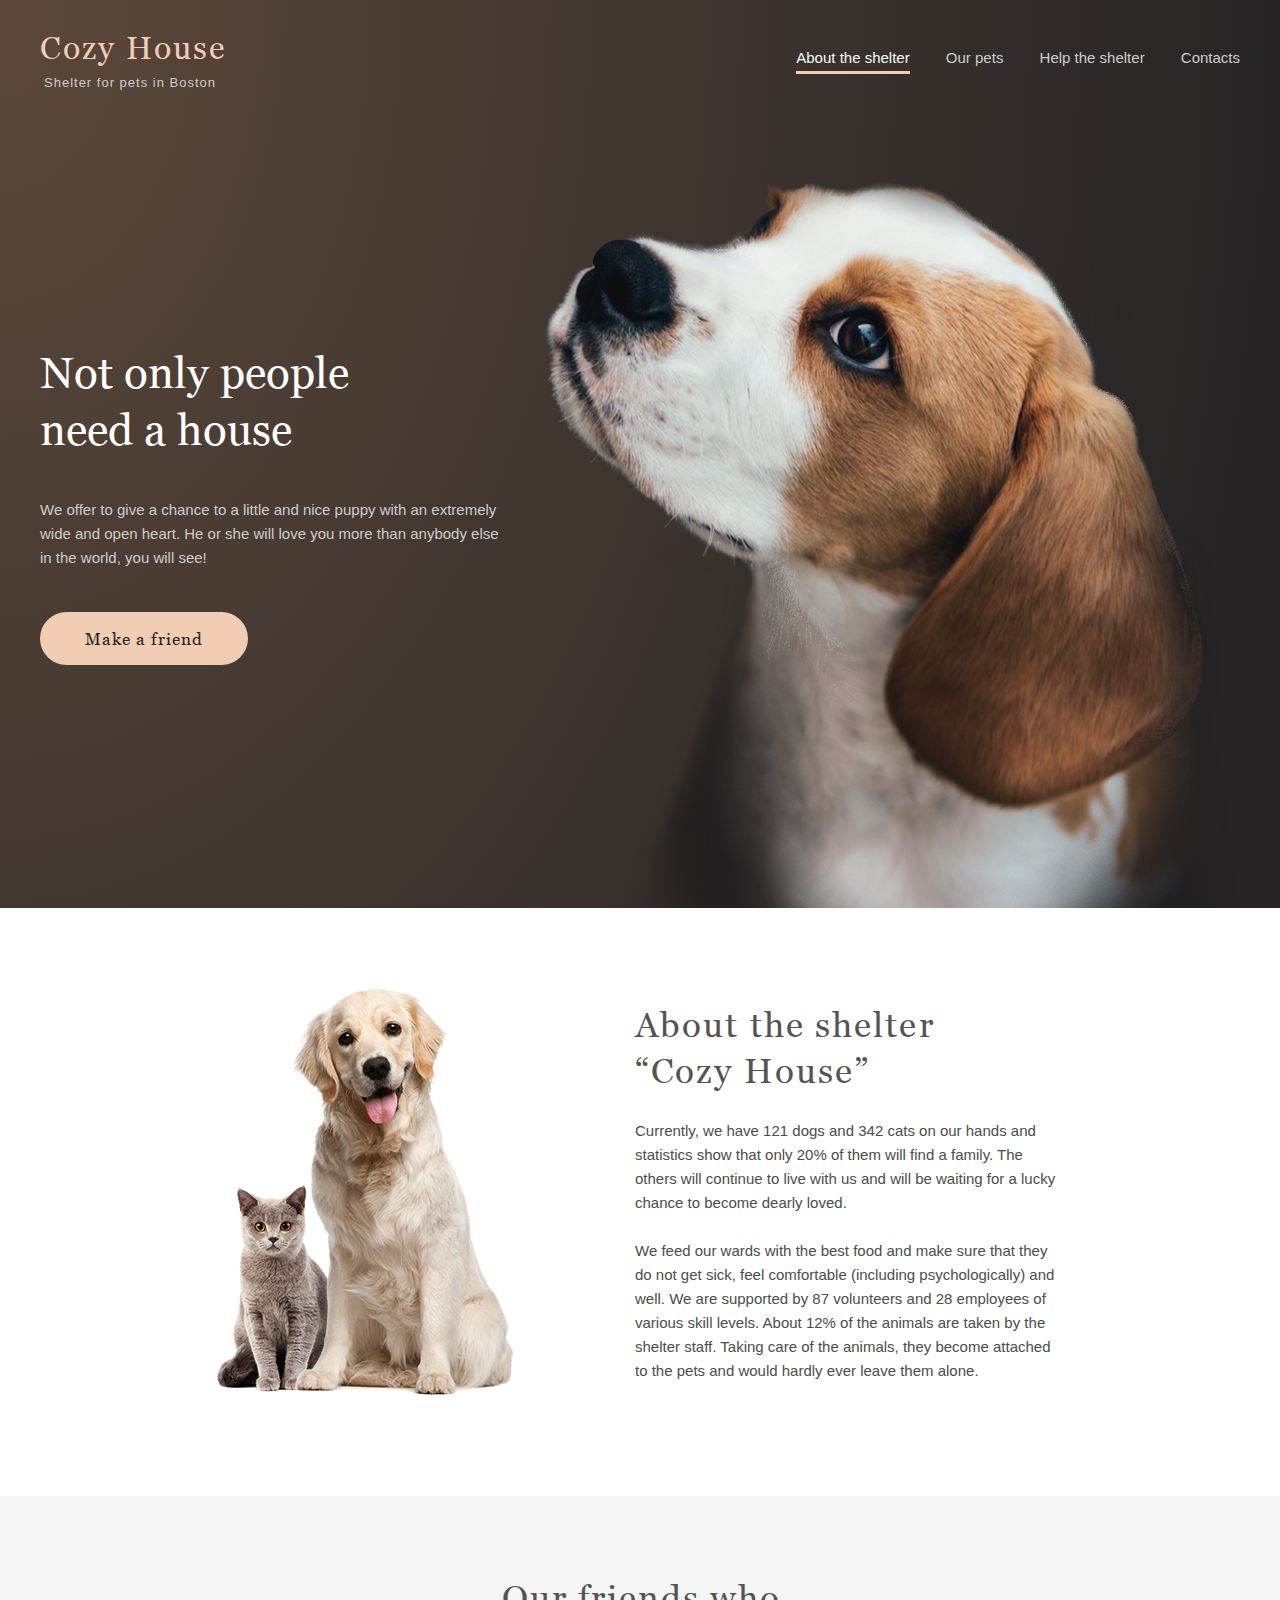
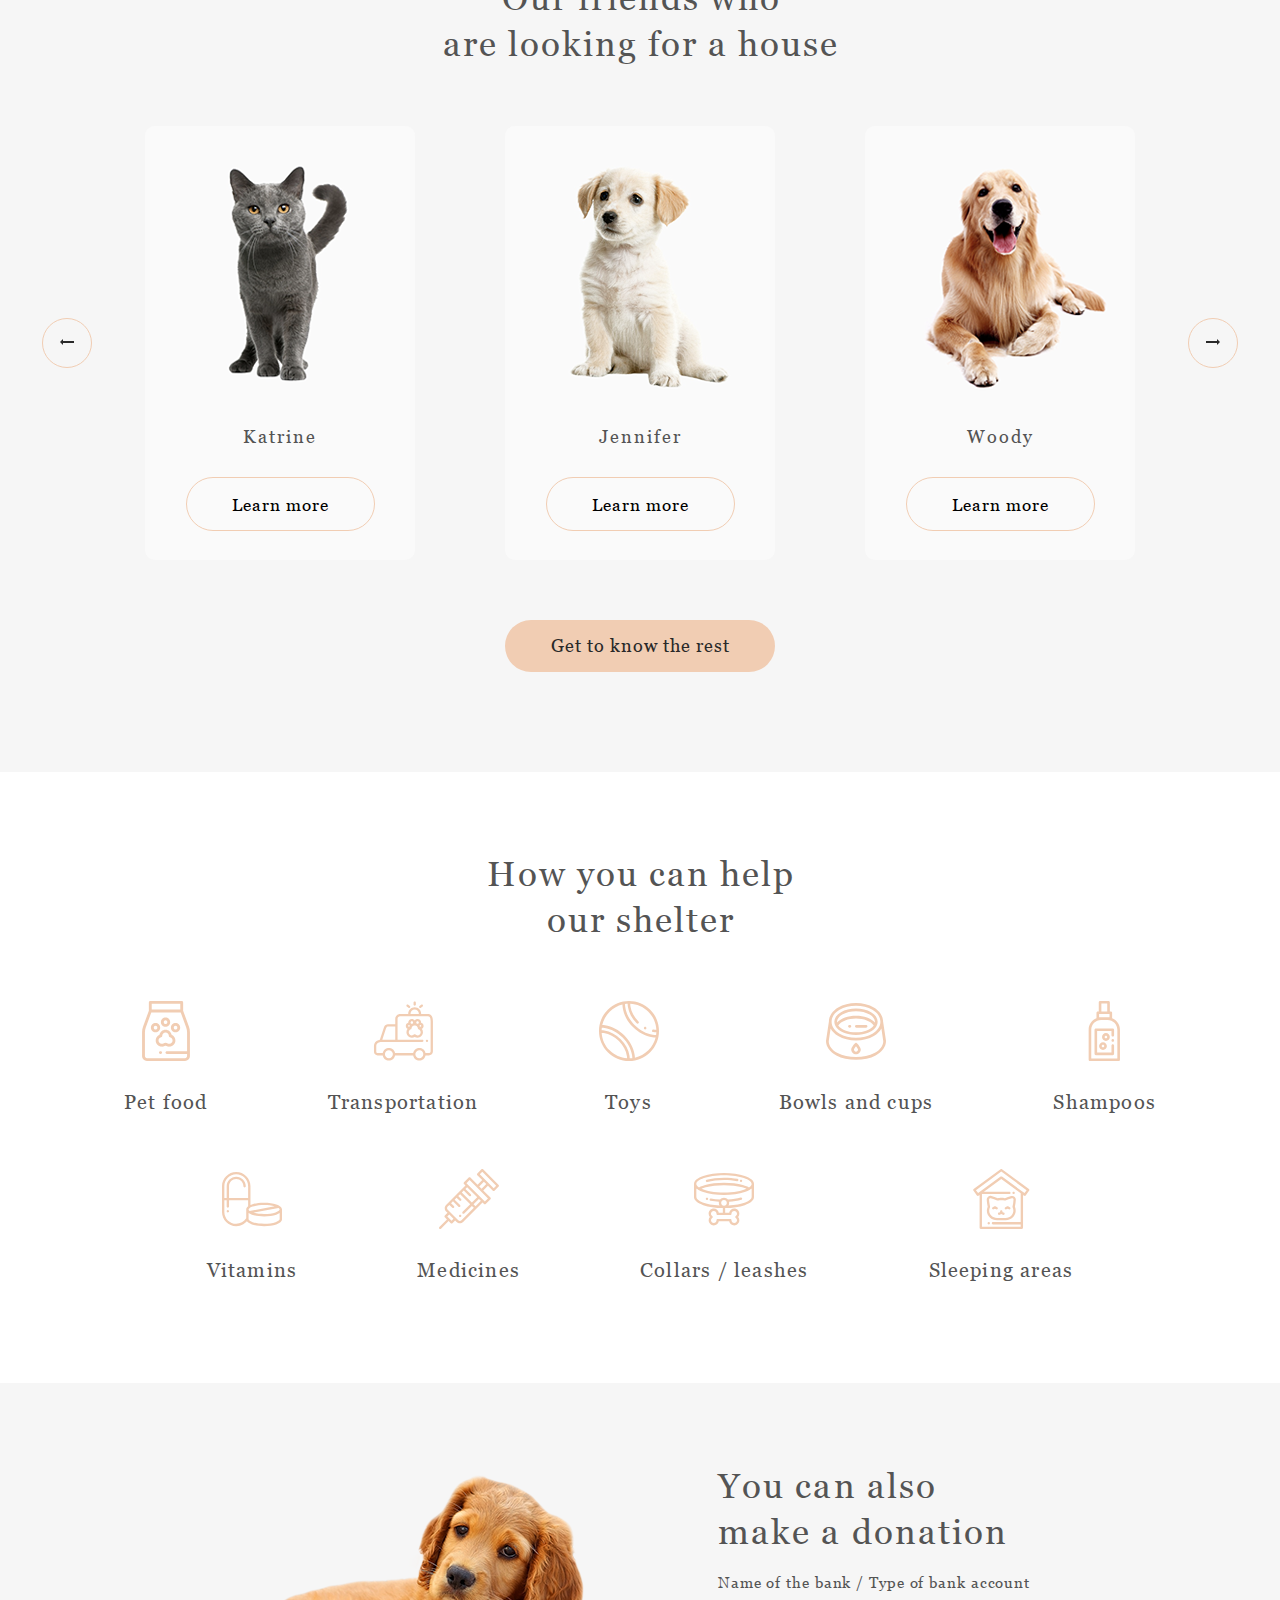
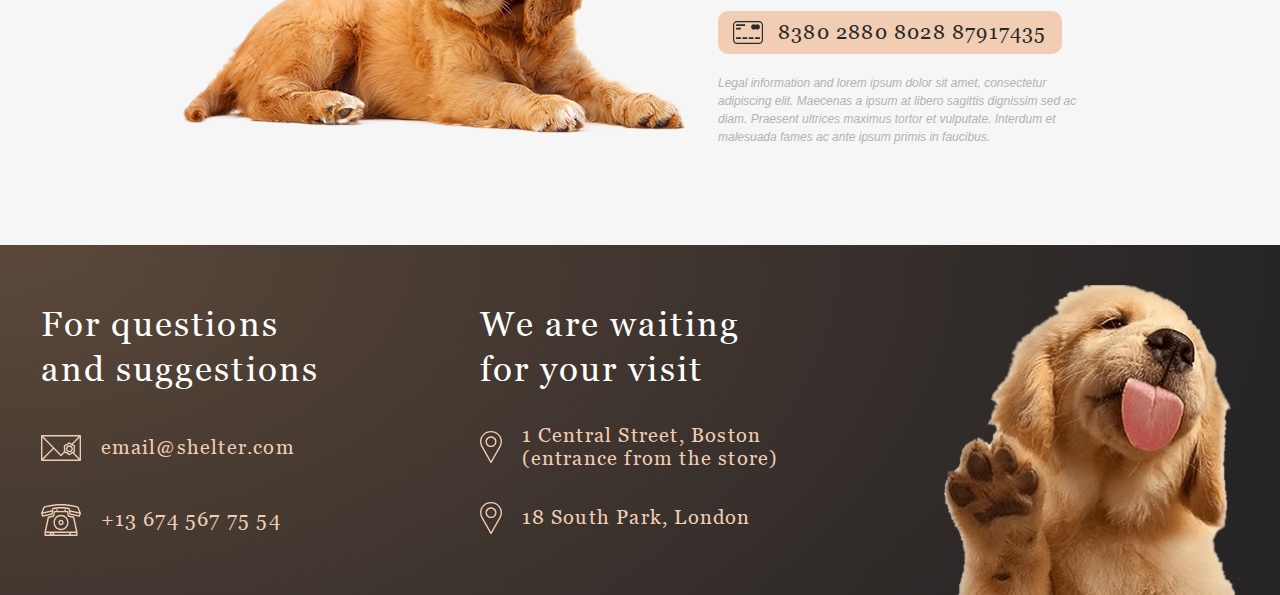
==== shelter/index.html @ 306780ea "changes in index.html" ====
<!DOCTYPE html>
<html lang="en">
<head>
    <meta charset="UTF-8">
    <meta http-equiv="X-UA-Compatible" content="IE=edge">
    <meta name="viewport" content="width=device-width, initial-scale=1.0">
    <link rel="icon" href="paw.ico">
    <link rel="stylesheet" href="styles.css">
    <title>Shelter</title>
</head>

<body>
<!-- Header -->
<div class="background-gradient">
    <div class="wrap">
    <header class="header">
        <a href="#" class="logo">
            <span class="logo-title">Cozy House</span>
            <span class="logo-subtitle">Shelter for pets in Boston</span>
        </a>
        <nav class="nav">
        <ul class="nav-list">
            <li class="nav-item-about">About the shelter</li>
            <li><a href="index-pets.html">Our pets</a></li>
            <li><a href="#help">Help the shelter</a></li>
            <li><a href="#contacts">Contacts</a></li>
        </ul>
        </nav>
        <div class="header-burger">
            <span class="burger-menu"></span>
        </div>
    </header>

        <!-- Not only -->
            <section class="startScreenContent">
                <div class="content">
                    <h1 class="h1">Not only people need a house</h1>
                    <p class="paragraph">We offer to give a chance to a little and nice puppy with an extremely wide and open heart.
                        He or she will love you more than anybody else in the world, you will see!</p>
                        <a class="button-primary" href="#friends">Make a friend</a>
                </div>
                <div class="startScreen-img">
                <picture>
                    <source srcset="start-screen-puppy320.png" media="(max-width: 320px)">
                    <source srcset="start-screen-puppy768.png" media="(max-width: 768px)">
                    <source srcset="start-screen-puppy.png" media="(max-width: 1280px)">
                <img src="start-screen-puppy.png" alt="Puppy">
                </picture>
                </div>
            </section>
    </div>
</div>

<!-- Main -->
    <main>
        <!-- About -->
        <div class="wrap">
        <section class="About" id="about">
                <div class="about-img">
                    <picture>
                        <source srcset="about-pets-mobile.png" media="(max-width: 320px)">
                        <source srcset="about-pets.png" media="(max-width: 768px)">
                        <source srcset="about-pets.png" media="(max-width: 1280px)">
                        <img src="about-pets.png" alt="About pets">
                    </picture>
                </div>
                <div class="about-text">
                    <h2 class="about-title">About the shelter<br>
                        “Cozy House”</h2>
                    <p class="about-paragraph">
                        Currently, we have 121 dogs and 342 cats on our hands and statistics show that
                        only 20% of them will find a family. The others will continue to live with us and will be waiting
                        for a lucky chance to become dearly loved.
                        <br>
                        <br>
                        We feed our wards with the best food and make sure that they do not get sick,
                        feel comfortable (including psychologically) and well. We are supported by 87 volunteers and 28
                        employees of various skill levels. About 12% of the animals are taken by the shelter staff. Taking
                        care of the animals, they become attached to the pets and would hardly ever leave them alone.
                    </p>
                </div>
        </section>
        </div>

        <!-- Our Friends -->
        <div class="background-friends">
        <div class="wrap">
        <section class="pets" id="friends">
                <h2 class="heading-pets">Our friends who<br>
                    are looking for a house</h2>
                <div class="slider">
                    <button class="button-arrow">
                    <span class="ico arrow-1">
                    </span>
                    </button>
                    <div class="cards-pets">
                    <div class="card">
                        <div class="card-img">
                        <img src="pets-katrine.png" alt="Katrine">
                        </div>
                        <p class="pets-name">Katrine</p>
                        <button class="button-pets-card">
                            Learn more
                        </button>
                    </div>
                    <div id="Jennifer" class="card">
                        <div class="card-img">
                        <img src="pets-jennifer.png" alt="Jennifer">
                        </div>
                        <p class="pets-name">Jennifer</p>
                        <button class="button-pets-card">
                            Learn more
                        </button>
                        <div class="pop-up hidden">
                            <div class="pop-up-wrap">
                                <button class="pop-up-button">&#10006;</button>
                                <div class="pop-up-content">
                                    <img class="Jennifer-modal" src="pets-jennifer-modal.png" alt="Pet Jennifer">
                                    <div class="pop-up-text">
                                        <h1 class="pop-up-h1">Jennifer</h1>
                                        <h3>Dog - Labrador</h3>
                                        <p>Jennifer is a sweet 2 months old Labrador that is patiently waiting to find
                                            a new forever home. This girl really enjoys being able to go outside to run
                                            and play, but won't hesitate to play up a storm in the house if she has all
                                        of her favorite toys.</p>
                                        <ul class="pop-up-list">
                                            <li><b>Age: </b>2 months</li>
                                            <li><b>Inoculations: </b>none</li>
                                            <li><b>Parasites: </b>none</li>
                                        </ul>
                                    </div>
                                </div>
                            </div>
                        </div>
                    </div>
                    <div class="card">
                        <div class="card-img">
                        <img src="pets-woody.png" alt="Woody">
                        </div>
                        <p class="pets-name">Woody</p>
                        <button class="button-pets-card">
                            Learn more
                        </button>
                    </div>
                    </div>
                    <button class="button-arrow">
                    <span class="ico arrow-2">
                    </span>
                    </button>
                </div>
            <div class="button-slider-mobile">
                <button class="button-arrow"><span class="ico arrow-1"></span></button>
                <button class="button-arrow"><span class="ico arrow-2"></span></button>
            </div>

            <div class="button-pets">
                    <p class="nav-item-pets"><a class="nav-link-pets" href="index-pets.html">Get to know the rest</a></p>
                </div>
        </section>
        </div>
        </div>

        <!-- Help -->
        <div class="wrap">
            <div class="Help">
                <h2 class="heading-help" id="help">How you can help
                    <br>
                    our shelter</h2>
                <div class="help-grid">
                    <div class="help-item">
                        <img class="help-img" src="icon-pet-food.svg" alt="pet-food">
                        <p class="help-text">Pet food</p>
                    </div>
                    <div class="help-item">
                        <img class="help-img" src="icon-transportation.svg" alt="transportation">
                        <p class="help-text">Transportation</p>
                    </div>
                    <div class="help-item">
                        <img class="help-img" src="icon-toys.svg" alt="toys">
                        <p class="help-text">Toys</p>
                    </div>
                    <div class="help-item">
                        <img class="help-img" src="icon-bowls-and-cups.svg" alt="bowls and cups">
                        <p class="help-text">Bowls and cups</p>
                    </div>
                    <div class="help-item">
                        <img class="help-img" src="icon-shampoos.svg" alt="shampoos">
                        <p class="help-text">Shampoos</p>
                    </div>
                    <div class="help-item">
                        <img class="help-img" src="icon-vitamins.svg" alt="vitamins">
                        <p class="help-text">Vitamins</p>
                    </div>
                    <div class="help-item">
                        <img class="help-img" src="icon-medicines.svg" alt="medicines">
                        <p class="help-text">Medicines</p>
                    </div>
                    <div class="help-item">
                        <img class="help-img" src="icon-collars-leashes.svg" alt="collars">
                        <p class="help-text">Collars / leashes</p>
                    </div>
                    <div class="help-item">
                        <img class="help-img" src="icon-sleeping-area.svg" alt="sleeping areas">
                        <p class="help-text">Sleeping areas</p>
                    </div>
                </div>
            </div>
        </div>

        <!-- Donation  -->
        <div class="background-friends">
            <div class="wrap">
                <div class="Donation">
                    <div class="donation-image">
                        <picture>
                            <source srcset="donation-dog320.png" media="(max-width: 320px)">
                            <source srcset="donation-dog.png" media="(max-width: 1280px)">
                            <img src="donation-dog.png" alt="donation-dog">
                        </picture>
                    </div>
                    <div class="donation-text">
                    <h2 class="heading-donation">You can also<br>
                        make a donation</h2>
                    <p class="donation-bank-name">Name of the bank / Type of bank account</p>
                    <p class="credit-card">
                        <img class="credit-card-img" src="credit-card.svg" alt="Credit card"/>
                        <a href="#">
                            <span>8380 2880 8028 87917435</span>
                        </a>
                    </p>
                    <p class="legal-info"><i>Legal information and lorem ipsum dolor sit amet, consectetur adipiscing elit.
                        Maecenas a ipsum at libero sagittis dignissim sed ac diam. Praesent ultrices maximus tortor et
                        vulputate. Interdum et malesuada fames ac ante ipsum primis in faucibus.</i></p>
                    </div>
                </div>
            </div>
        </div>
    </main>

<!-- Footer -->
<div class="background-gradient">
    <div class="wrap">
        <footer class="footer" id="contacts">
            <div class="footer-content">
                <section class="contacts">
                <h2 class="title-footer">For questions and suggestions</h2>
                    <a href="mailto:email@shelter.com"><span class="icon-mail"></span>email@shelter.com</a>
                    <a href="tel:+136745677554"><span class="icon-phone"></span>+13 674 567 75 54</a>
                </section>
                <section class="locations">
                <h2 class="title-footer">We are waiting for your visit</h2>
                    <address><a href="https://maps.app.goo.gl/bzZEwpG1bhqZinYe6" target="_blank"><span
                            class="icon-address"></span><span>1 Central Street, Boston<br>(entrance from the
                  store)</span></a>
                    </address>
                    <address><a href="https://maps.app.goo.gl/7bGjCJEhW5xRyTB76" target="_blank"><span
                            class="icon-address"></span><span>18 South Park, London</span></a>
                    </address>
                </section>
            </div>
            <div class="footer-puppy">
                <picture>
                    <source srcset="footer-puppy320.png" media="(max-width: 320px)">
                    <img src="footer-puppy.png" alt="Puppy">
                </picture>
            </div>
        </footer>
    </div>
</div>
<script src="index.js"></script>
</body>
</html>
---- shelter/styles.css ----
html {
    box-sizing: border-box;
    scroll-behavior: smooth;
}
*,
*::after,
*::before {
    box-sizing: border-box;
    padding: 0;
    margin: 0;
}
picture {
    display: block;
    width: 100%;
    max-width: 100%;
}
body {
    font-family: Georgia, Regular, sans-serif;
    font-size: 15px;
    color: #545454;
}
.main {
    width: 100%;
}
a {
    text-decoration: none;
    color: #292929;
    display: block;
}
img {
    width: 100%;
    display: block;
}
@font-face {
    font-family: Georgia;
    src: url(georgia.ttf);
}
.background-gradient {
    background-image: radial-gradient(100% 215.42% at 0% 0%, #5b483a 0%, #262425 100%);
}
.header {
    display: flex;
    justify-content: space-between;
    padding-bottom: 30px;
    align-items: center;
}
.header-burger {
    display: none;
}
.logo {
    display: flex;
    flex-direction: column;
    justify-content: space-between;
    height: 60px;
}
.logo-title {
    display: block;
    margin-bottom: 8px;
    color: #f1cdb3;
    line-height: 110%;
    letter-spacing: 2px;
    font-size: 32px;
}
.logo-subtitle {
    color: #cdcdcd;
    font-family: Arial, Regular, sans-serif;
    line-height: 15px;
    letter-spacing: 1px;
    padding-left: 4px;
    font-size: 13px;
}
.nav {
    box-sizing: border-box;
    padding: 0;
    margin: 0;
}
.nav-list {
    line-height: 160%;
    font-family: Arial, Regular, sans-serif;
}
.nav-list li {
    display: inline-block;
    margin-right: 32px;
    padding-bottom: 1px;
    list-style-type: none;
}
.nav-list li:last-child {
    margin-right: 0;
}
.nav-list li .active {
    border-bottom: 3px solid #f1cdb3;
    cursor: text;
    color: #fafafa;
}
.nav-list li a {
    padding: 0;
    margin: 0;
    color: #cdcdcd;
    border-bottom: 3px solid transparent;
    transition: color 0.3s;
}
.nav-list li a:hover {
    color: #fafafa;
}
.nav-list li a:active {
    border-bottom: 3px solid #f1cdb3;
}
.nav-item-about {
    color: #fafafa;
    max-width: 443px;
    font-family: Arial, Regular, sans-serif;
    font-size: 15px;
    border-bottom: 3px solid rgb(241 205 179);
}
.wrap {
    padding: 30px 40px 0;
    max-width: 1280px;
    margin: auto;
}
.startScreenContent {
    display: flex;
    flex-wrap: wrap;
    justify-content: center;
    gap: 32px;
    padding-top: 60px;
}
.content {
    display: flex;
    flex-direction: column;
    align-items: flex-start;
    flex-shrink: 1;
    padding: 164px 0;
    max-width: 470px;
    text-align: left;
    color: #fff;
}
.paragraph {
    font-family: Arial, sans-serif;
    font-size: 15px;
    color: rgba(205, 205, 205, 1);
    line-height: 160%;
    padding-bottom: 42px;
}
.h1 {
    font-family: Georgia, Regular, sans-serif;
    font-size: 44px;
    width: 380px;
    line-height: 130%;
    padding-bottom: 40px;
    font-weight: 400;
}
.button-primary {
    display: block;
    font-family: Georgia, Regular, sans-serif;
    background-color: rgba(241, 205, 179, 1);
    color: rgba(41, 41, 41, 1);
    font-size: 17px;
    padding: 16px 45px 14px;
    line-height: 130%;
    letter-spacing: 1px;
    border: none;
    border-radius: 50px;
    cursor: pointer;
    transition: background 0.3s ease;
}
.button-primary:hover {
    background: rgba(253, 220, 196, 1);
}
.nav-item-about-friend {
    font-family: Georgia, Regular, sans-serif;
    font-weight: 100;
    font-size: 17px;
    line-height: 20px;
    letter-spacing: 1px;
    text-align: center;
}
.nav-item-about-friend a {
    color: rgba(0, 0, 0, 1);
    text-decoration: none;
}
.startScreen-img {
    max-width: 698px;
}
.About {
    display: flex;
    justify-content: center;
    flex-wrap: wrap;
    gap: 20px;
    padding: 50px 0 100px;
}
.about-img {
    max-width: 350px;
    padding-right: 30px;
}
.about-text {
    max-width: 500px;
    padding-left: 70px;
    padding-top: 14px;
}
.about-title {
    color: rgba(84, 84, 84, 1);
    font-size: 35px;
    font-weight: 200;
    font-family: Georgia, Regular, sans-serif;
    letter-spacing: 0.06em;
    line-height: 130%;
    padding-bottom: 24px;
}
.about-paragraph {
    color: rgba(76, 76, 76, 1);
    max-width: 430px;
    height: 279px;
    font-family: Arial, Regular, sans-serif;
    font-size: 15px;
    line-height: 24px;
    padding: 2px 0;
    margin: 0;
}
.about-paragraph p {
    line-height: 160%;
    padding-bottom: 8px;
}
.background-friends {
    background-color: #f6f6f6;
}
.pets {
    display: flex;
    flex-direction: column;
    align-items: center;
    flex-wrap: wrap;
    padding-top: 49px;
    padding-bottom: 100px;
}
.heading-pets {
    color: rgba(84, 84, 84, 1);
    font-size: 35px;
    font-weight: 400;
    letter-spacing: 2px;
    line-height: 130%;
    text-align: center;
    padding-left: 2px;
}
.button-pets {
    background-color: rgba(241, 205, 179, 1);
    color: rgba(41, 41, 41, 1);
    border: none;
    width: 270px;
    height: 52px;
    border-radius: 50px;
    cursor: pointer;
    transition: background 0.3s;
}
.button-pets:hover {
    background: rgba(253, 220, 196, 1);
}
.button-arrow {
    flex-shrink: 0;
    cursor: pointer;
    border: 1px solid #f1cdb3;
    background-color: transparent;
    border-radius: 50px;
    width: 50px;
    height: 50px;
    transition: 0.3s background-color ease;
}
.button-arrow:hover {
    background-color: #fddcc4;
}
.ico {
    display: inline-block;
    cursor: pointer;
    color: #292929;
}
.arrow-1 {
    background-image: url(Arrow_right.png);
    background-position: center;
    background-repeat: no-repeat;
    width: 30px;
    height: 30px;
}
.arrow-2 {
    background-image: url(Arrow_left.png);
    background-position: center;
    background-repeat: no-repeat;
    width: 30px;
    height: 30px;
}
.slider {
    display: flex;
    align-items: center;
    justify-content: center;
    gap: 53px;
}
.cards-pets {
    display: flex;
    overflow: hidden;
    gap: 90px;
    padding: 60px 0;
}
.card {
    background-color: #fafafa;
    overflow: hidden;
    width: 270px;
    flex-shrink: 0;
    cursor: pointer;
    border-radius: 10px;
    display: flex;
    flex-direction: column;
    align-items: center;
    gap: 30px;
    padding-bottom: 29px;
    transition: 0.3s all ease;
}
.card-img {
    width: 270px;
    height: 270px;
    overflow: hidden;
}
.pets-name {
    font-size: 18px;
    font-family: Georgia, Regular, sans-serif;
    color: rgba(84, 84, 84, 1);
    letter-spacing: 2px;
}
.button-pets-card {
    display: block;
    font-family: Georgia, Regular, sans-serif;
    font-size: 17px;
    background-color: transparent;
    border-radius: 50px;
    border: 1px solid #f1cdb3;
    padding: 16px 45px 14px;
    line-height: 130%;
    letter-spacing: 1px;
    cursor: pointer;
    transition: 0.3s ease;
}
.hidden {
    visibility: hidden;
}
.pop-up {
    width: 100%;
    height: 100%;
    background-color: rgba(41, 41, 41, 0.6);
    position: fixed;
    overflow: auto;
    top: 0;
    left: 0;
}
.pop-up-wrap {
    position: relative;
    background-color: transparent;
    padding-left: 317px;
    padding-top: 75px;
}
.pop-up-button {
    position: absolute;
    border-radius: 90%;
    border: 2px solid rgba(241, 205, 179, 1);
    width: 52px;
    height: 52px;
    background-color: transparent;
    font-size: 18px;
    cursor: pointer;
    align-self: flex-end;
    transition: 0.3s ease;
}
.pop-up-content {
    display: flex;
    flex-direction: row;
    justify-content: space-between;
    gap: 29px;
    background-color: white;
    color: black;
    border-radius: 10px;
    width: 900px;
    height: 500px;
    padding-left: 0;
    padding-bottom: 0;
    cursor: default;
}
.pop-up-button:hover {
    background-color: rgba(253, 220, 196, 1);
    border: none;
}
.Jennifer-modal {
    width: 500px;
    height: 500px;
}
.pop-up-text {
    display: flex;
    flex-direction: column;
    justify-content: space-between;
    width: 351px;
    height: 362px;
    padding-top: 50px;
}
.pop-up-h1 {
    font-size: 15px;

}
.slider .card:hover {
    background-color: #ffffff;
}
.slider .card:hover .button-pets-card {
    background-color: #fddcc4;
    border: 1px solid #fddcc4;
}
.card:hover {
    background: rgba(253, 220, 196, 1);
}
.nav-item-pets {
    text-align: center;
    margin: 15px 45px;
}
.nav-item-pets a {
    font-size: 18px;
    letter-spacing: 1px;
    font-family: Georgia, Regular, sans-serif;
    color: rgba(41, 41, 41, 1);
    text-decoration: none;
}
.nav-link-pets {
    text-decoration: none;
}
.button-slider-mobile {
    display: none;
    width: auto;
    height: auto;
}
.Help {
    display: flex;
    flex-direction: column;
    align-items: center;
    padding: 49px 0 101px;
}
.heading-help {
    font-size: 35px;
    font-weight: 200;
    line-height: 130%;
    letter-spacing: 2px;
    text-align: center;
    padding-bottom: 59px;
    padding-left: 2px;
}
.help-grid {
    display: flex;
    justify-content: center;
    flex-wrap: wrap;
    row-gap: 55px;
    column-gap: 120px;
}
.help-item {
    display: flex;
    flex-direction: column;
    align-items: center;
    gap: 30px;
}
.help-text {
    font-size: 20px;
    line-height: 115%;
    letter-spacing: 0.06em;
}
.help-img {
    width: 60px;
    height: 60px;
}
.Donation {
    display: flex;
    flex-wrap: wrap;
    gap: 30px;
    padding: 61px 143px 99px;
}
.donation-image {
    flex-shrink: 1;
}
.donation-text {
    align-self: center;
    max-width: 360px;
}
.heading-donation {
    color: rgba(84, 84, 84, 1);
    font-size: 35px;
    line-height: 130%;
    letter-spacing: 0.06em;
    font-weight: 200;
    padding-bottom: 20px;
    margin-top: -11px;
}
.donation-bank-name {
    color: rgba(84, 84, 84, 1);
    font-size: 15px;
    line-height: 110%;
    letter-spacing: 0.06em;
    padding-bottom: 20px;
}
.credit-card {
    display: inline-flex;
    gap: 15px;
    padding: 10px 15px;
    background-color: #f1cdb3;
    border-radius: 10px;
    font-size: 20px;
    line-height: 115%;
    letter-spacing: 0.06em;
    max-width: 349px;
}
.credit-card-img {
    width: 30px;
    height: 23px;
    background-position: center;
    flex-shrink: 0;
}
.nav-item-donation {
    font-family: Georgia, Regular, sans-serif;
    font-size: 20px;
    letter-spacing: 1px;
    align-self: center;
    width: 274px;
    height: 23px;
    line-height: 17px;
}
.legal-info {
    padding-top: 20px;
    font-family: Arial, Regular, sans-serif;
    font-style: italic;
    font-size: 12px;
    line-height: 18px;
    color: #b2b2b2;
}
.footer {
    display: flex;
    justify-content: center;
    flex-wrap: wrap;
    flex-shrink: 0;
    gap: 100px;
    color: #f1cdb3;
}
.footer-content {
    flex-basis: auto;
    display: flex;
    padding-top: 26px;
    gap: 122px;
}
.title-footer {
    color: #fff;
    font-weight: 400;
    font-size: 35px;
    line-height: 130%;
    letter-spacing: 0.06em;
    max-width: 300px;
}
.contacts {
    display: flex;
    flex-direction: column;
    gap: 40px;
    font-size: 20px;
    line-height: 115%;
    letter-spacing: 0.06em;
}
.contacts a {
    color: #f1cdb3;
    display: flex;
    align-items: center;
    gap: 20px;
}
.icon-mail {
    background-image: url("icon-email.svg");
    background-position: center;
    background-repeat: no-repeat;
    width: 40px;
    height: 32px;
}
.icon-phone {
    background-image: url("icon-phone.svg");
    background-position: center;
    background-repeat: no-repeat;
    width: 40px;
    height: 32px;
}
.locations {
    display: flex;
    flex-direction: column;
    justify-content: flex-start;
    gap: 32px;
    padding-left: 17px;
}
.locations a {
    color: #f1cdb3;
    display: flex;
    align-items: center;
    gap: 20px;
    font-style: normal;
    font-size: 20px;
    line-height: 115%;
    letter-spacing: 0.06em;
}
.icon-address {
    background-image: url(icon-marker.svg);
    flex-shrink: 0;
    background-position: center;
    background-repeat: no-repeat;
    width: 22px;
    height: 32px;
}
.footer-puppy {
    flex-shrink: 0;
    padding-top: 10px;
    padding-left: 60px;
}
@media screen and (max-width: 1280px) {
    .header {
        display: flex;
        justify-content: space-between;
        padding-bottom: 30px;
        align-items: center;
    }
}
@media screen and (max-width: 1265px) {
    .pets {
        padding-top: 50px;
    }
    .slider {
        gap: 0;
    }
    .slider .cards-pets {
        max-width: 600px;
        overflow: hidden;
        gap: 40px;
        padding-left: 10px;
        padding-right: 10px;
        padding-top: 58px;
    }
    .header-burger {
        display: none;
    }
}
@media screen and (max-width: 769px) {
    .wrap {
        padding: 30px 30px 0;
    }
    .startScreenContent {
        padding-top: 30px;
        flex-direction: column;
        flex-wrap: wrap;
        justify-content: center;
        align-items: flex-end;
        gap: 100px;
    }
    .content {
        align-self: center;
        padding: 0;
    }
    .h1 {
        padding-left: 5px;
    }
    .paragraph {
        padding-left: 5px;
    }
    .button-primary {
        align-self: center;
    }
    .About {
        flex-direction: column-reverse;
        align-items: center;
        gap: 72px;
        padding-top: 37px;
        padding-left: 0;
        padding-right: 0;
    }
    .about-text {
        padding-left: 0;
        max-width: 430px;
    }
    .about-img {
        padding-right: 0;
    }
    .help {
        padding-top: 50px;
    }
    .heading-help {
        padding-bottom: 59px;
    }
    .help-grid {
        max-width: 630px;
        gap: 0;
        justify-content: space-between;
        row-gap: 55px;
    }
    .help-item {
        width: 170px;
        min-height: 87px;
    }
    .icon-title {
        font-size: 2rem;
        line-height: 115%;
        letter-spacing: 0.06em;
    }
    .Donation {
        flex-direction: column-reverse;
        align-items: center;
        padding: 60px 0 99px;
    }
    .donation-image {
        padding-top: 30px;
    }
    .donation-text {
        max-width: 380px;
    }
    .footer {
        justify-content: center;
        gap: 54px;
    }
    .footer-content {
        padding-top: 0;
        padding-left: 34px;
        gap: 22px;
        flex-basis: 100%;
    }
    .contacts {
        gap: 40px;
    }
    .locations {
        display: flex;
        gap: 32px;
    }
    .footer-puppy {
        padding-left: 0;
    }
}
@media screen and (max-width: 767px) {
    .nav {
        display: none;
    }
    .header-burger {
        display: block;
        margin-right: 10px;
        position: relative;
        z-index: 100;
        width: 30px;
        height: 25px;
      }
    .burger-menu {
        display: block;
        position: absolute;
        width: 30px;
        height: 3px;
        background-color: #f1cdb3;
        top: 50%;
        left: 0;
        transition: all 0.3s ease;
      }
    .burger-menu:before,
    .burger-menu:after {
        content: " ";
        width: 30px;
        height: 3px;
        background-color: inherit;
        position: absolute;
      }
    .burger-menu:after {
        top: -10px;
      }
    .burger-menu:before {
        top: 10px;
      }
    .pets {
        padding-top: 12px;
        padding-bottom: 44px;
    }
    .pets .heading-pets {
        font-size: 25px;
    }
    .slider {
        flex-direction: column;
    }
    .slider .cards-pets {
        max-width: 270px;
        padding: 41px 0 20px;
    }
    .slider .button-arrow {
        display: none;
    }
    .button-slider-mobile {
        display: flex;
        gap: 80px;
        padding-bottom: 42px;
    }
    .button-slider-mobile .button-slider {
        display: block;
    }

    .footer {
        justify-content: center;
        gap: 54px;
    }
}
@media screen and (max-width: 630px) {
    .footer {
        gap: 30px;
    }
    .title-footer {
        max-width: 250px;
        font-size: 25px;
        text-align: center;
    }
    .footer-content {
        flex-direction: column;
        align-items: center;
        gap: 41px;
        padding-left: 0;
    }
    .contacts {
        align-items: center;
        gap: 39px;
    }
    .locations {
        display: flex;
        padding-left: 0;
        gap: 39px;
        align-items: center;
    }
    .footer-puppy {
        padding-left: 20px;
        padding-right: 20px;
    }
    .footer .address .footer-title {
        align-self: center;
    }
}
@media screen and (max-width: 420px) {
    .wrap {
        padding: 30px 10px 0;
    }
    .header {
        padding: 0 10px 30px 10px;
    }
    .startScreenContent {
        gap: 105px;
    }
    .content {
        text-align: center;
        align-items: center;
        max-width: 300px;
        padding-left: 0;
    }
    .h1 {
        max-width: 250px;
        font-size: 25px;
        letter-spacing: 1px;
    }
    .About {
        padding-top: 12px;
        padding-bottom: 43px;
        gap: 35px;
    }
    .about-text {
        text-align: center;
        padding-top: 0;
    }
    .about-title {
        font-size: 25px;
        padding-top: 0;
        padding-right: 0;
    }
    .about-paragraph {
        padding: 0 15px 5px;
        text-align: justify;
    }
    .Donation {
        padding-top: 13px;
        padding-bottom: 42px;
        gap: 10px;
    }
    .Donation .donation-text {
        padding-left: 9px;
        padding-right: 9px;
        gap: 22px;
    }
    .Donation .donation-text .heading-donation {
        font-size: 25px;
        text-align: center;
    }
    .Donation .donation-text .credit-card {
        font-size: 15px;
    }
    .Donation .donation-text .donation-bank-name {
        white-space: nowrap;
        font-size: 15px;
        letter-spacing: normal;
        text-align: center;
    }
    .Donation .donation-text .legal-info {
        font-size: 12px;
        line-height: 18px;
        text-align: justify;
    }
    .help {
        padding-top: 12px;
        padding-bottom: 42px;
    }
    .heading-help {
        font-size: 25px;
        padding-bottom: 41px;
    }
    .help-grid {
        row-gap: 30px;
        justify-content: flex-start;
        column-gap: 30px;
        padding-left: 5px;
    }
    .help-item {
        width: 130px;
        height: 87px;
        gap: 20px;
    }
    .help-img {
        width: 50px;
        height: 50px;
    }
}
@media screen and (max-width: 320px) {
    .header {
        padding-left: 10px;
    }
    .help-grid {
        row-gap: 30px;
        justify-content: center;
        column-gap: 30px;
        padding-left: 5px;
    }
}
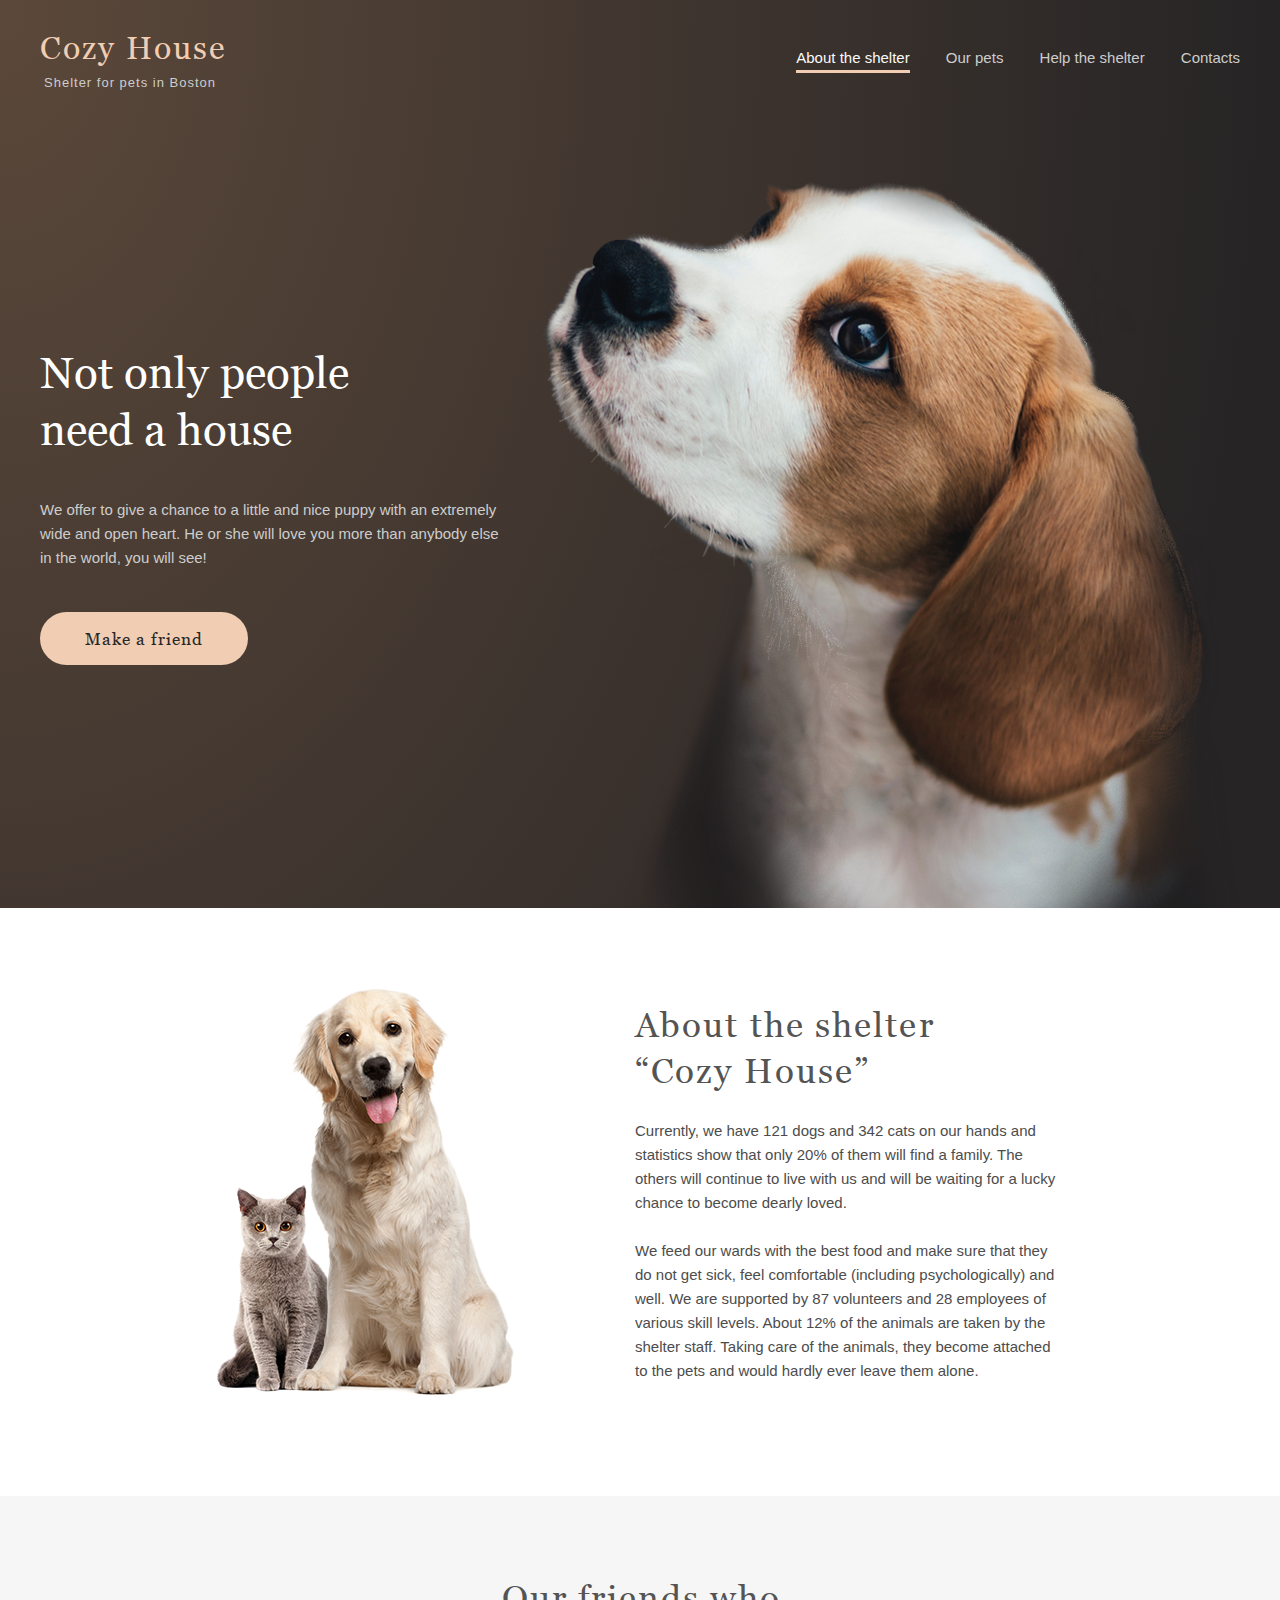
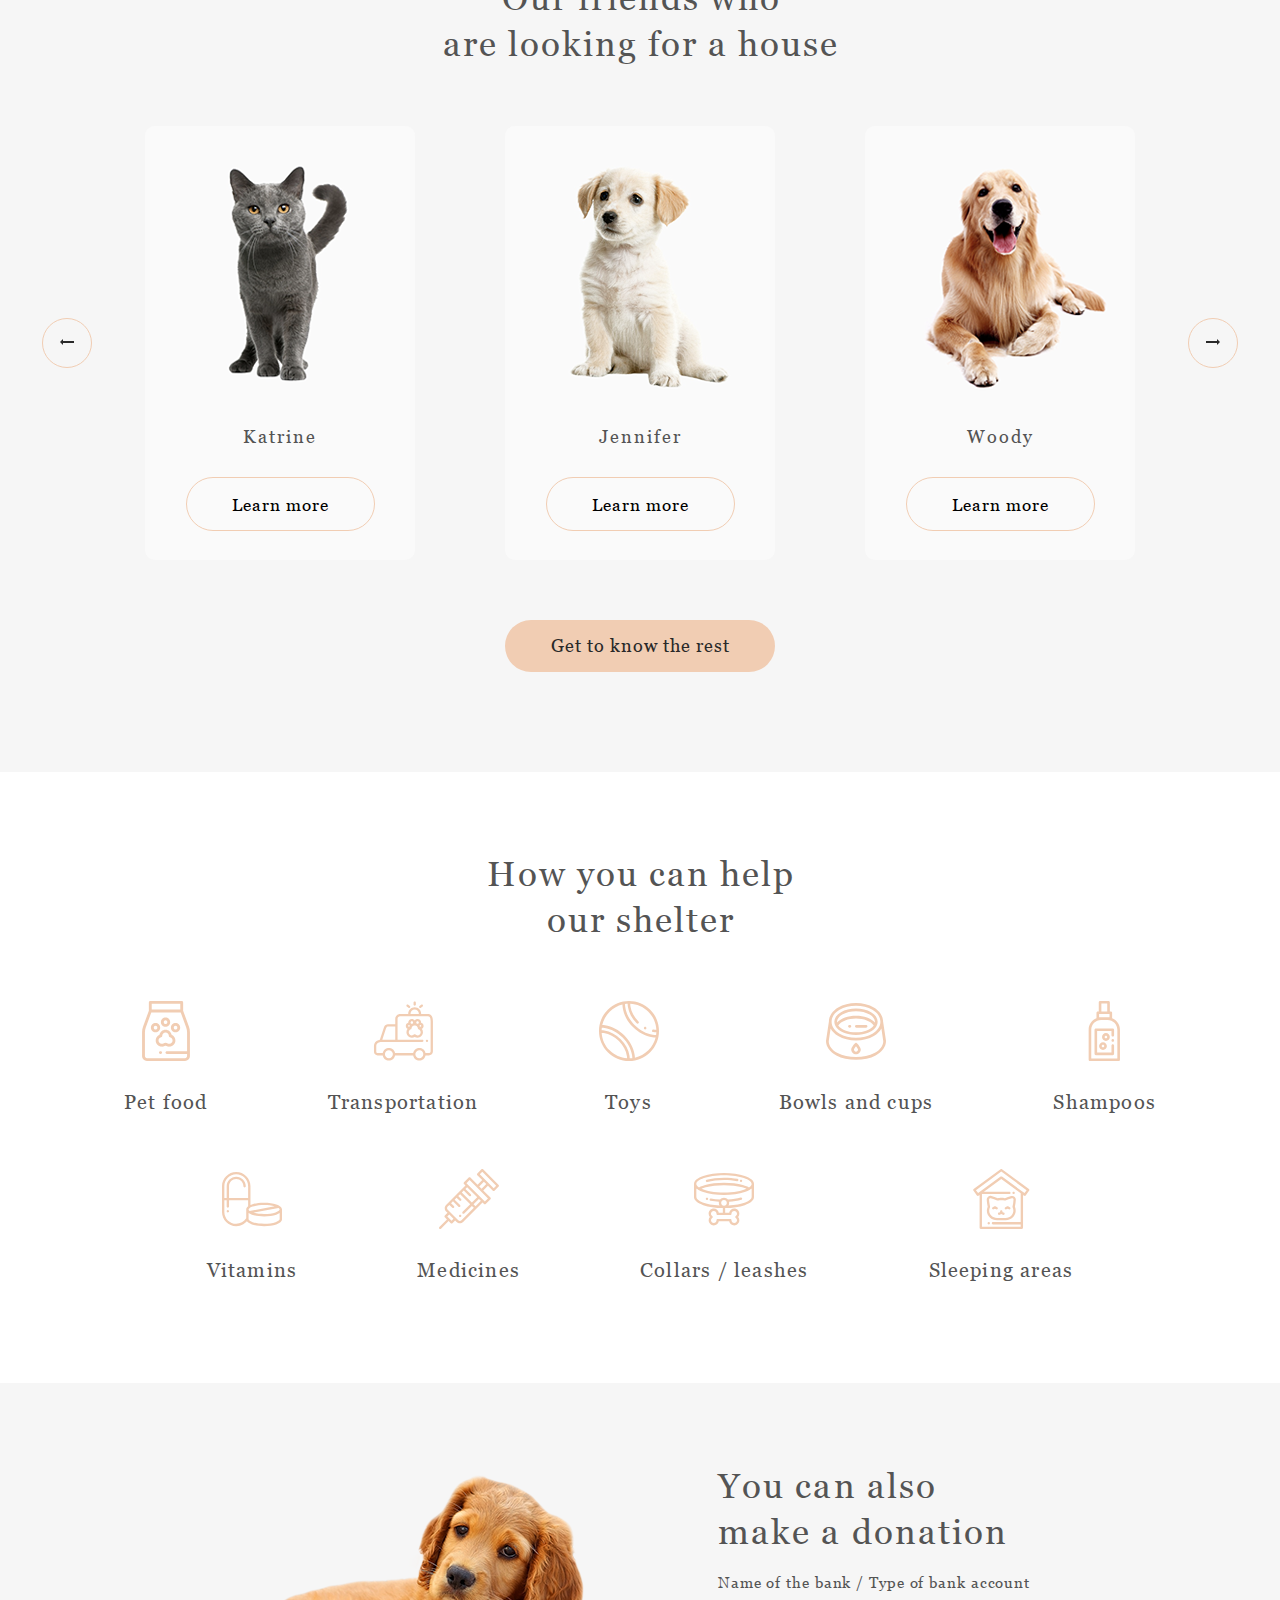
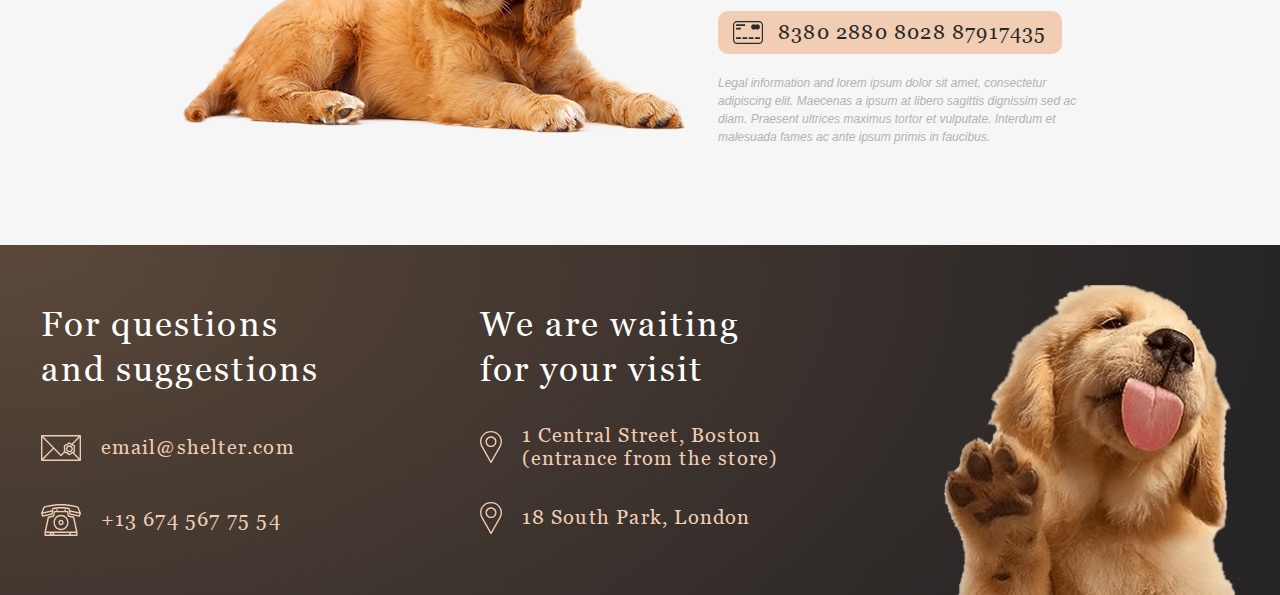
==== commit cc860c0f: "changes in index.html" ====
--- a/shelter/index.html
+++ b/shelter/index.html
@@ -11,7 +11,7 @@
 
 <body>
 <!-- Header -->
-<div class="background-gradient">
+<div id="main-page" class="background-gradient">
     <div class="wrap">
     <header class="header">
         <a href="#" class="logo">
@@ -20,10 +20,10 @@
         </a>
         <nav class="nav">
         <ul class="nav-list">
-            <li class="nav-item-about">About the shelter</li>
-            <li><a href="index-pets.html">Our pets</a></li>
-            <li><a href="#help">Help the shelter</a></li>
-            <li><a href="#contacts">Contacts</a></li>
+            <li class="nav-item"><a class="nav-link active" href="#">About the shelter</a></li>
+            <li class="nav-item"><a class="nav-link" href="index-pets.html">Our pets</a></li>
+            <li class="nav-item"><a class="nav-link" href="#help">Help the shelter</a></li>
+            <li class="nav-item"><a class="nav-link" href="#contacts">Contacts</a></li>
         </ul>
         </nav>
         <div class="header-burger">
@@ -112,25 +112,26 @@
                             Learn more
                         </button>
                         <div class="pop-up hidden">
-                            <div class="pop-up-wrap">
                                 <button class="pop-up-button">&#10006;</button>
                                 <div class="pop-up-content">
                                     <img class="Jennifer-modal" src="pets-jennifer-modal.png" alt="Pet Jennifer">
                                     <div class="pop-up-text">
                                         <h1 class="pop-up-h1">Jennifer</h1>
-                                        <h3>Dog - Labrador</h3>
-                                        <p>Jennifer is a sweet 2 months old Labrador that is patiently waiting to find
-                                            a new forever home. This girl really enjoys being able to go outside to run
+                                        <h3 class="pop-up-h3">Dog - Labrador</h3>
+                                        <p class="pop-up-p">Jennifer is a sweet 2 months old Labrador that is patiently waiting to find
+                                            a new forever<br>
+                                            home. This girl really enjoys being able to go outside to run
                                             and play, but won't hesitate to play up a storm in the house if she has all
-                                        of her favorite toys.</p>
+                                        of<br>
+                                            her favorite toys.</p>
                                         <ul class="pop-up-list">
-                                            <li><b>Age: </b>2 months</li>
-                                            <li><b>Inoculations: </b>none</li>
-                                            <li><b>Parasites: </b>none</li>
+                                            <li class="pop-li"><span class="li-text"><b>Age: </b>2 months</span></li>
+                                            <li class="pop-li"><span class="li-text"><b>Inoculations: </b>none</span></li>
+                                            <li class="pop-li"><span class="li-text"><b>Diseases: </b>none</span></li>
+                                            <li class="pop-li"><span class="li-text"><b>Parasites: </b>none</span></li>
                                         </ul>
                                     </div>
                                 </div>
-                            </div>
                         </div>
                     </div>
                     <div class="card">
--- a/shelter/styles.css
+++ b/shelter/styles.css
@@ -346,12 +346,9 @@
     overflow: auto;
     top: 0;
     left: 0;
-}
-.pop-up-wrap {
-    position: relative;
-    background-color: transparent;
-    padding-left: 317px;
-    padding-top: 75px;
+    display: flex;
+    align-items: center;
+    justify-content: center;
 }
 .pop-up-button {
     position: absolute;
@@ -362,7 +359,6 @@
     background-color: transparent;
     font-size: 18px;
     cursor: pointer;
-    align-self: flex-end;
     transition: 0.3s ease;
 }
 .pop-up-content {
@@ -388,16 +384,37 @@
     height: 500px;
 }
 .pop-up-text {
-    display: flex;
-    flex-direction: column;
-    justify-content: space-between;
-    width: 351px;
-    height: 362px;
-    padding-top: 50px;
+    padding-top: 53px;
+    font-family: Georgia, Regular, sans-serif;
 }
 .pop-up-h1 {
+    font-size: 33px;
+    letter-spacing: 3px;
+    padding-bottom: 14px;
+}
+.pop-up-h3 {
+    font-size: 21px;
+    letter-spacing: 1px;
+    padding-bottom: 40px;
+}
+.pop-up-p {
+    padding-bottom: 40px;
+    letter-spacing: 1px;
     font-size: 15px;
-
+    line-height: 17px;
+}
+.pop-up-list {
+    font-size: 17px;
+    letter-spacing: 1px;
+    list-style-position: inside;
+    line-height: 27px;
+}
+.pop-li {
+    color: rgba(241, 205, 179, 1);
+    margin-left: -7px;
+}
+.li-text {
+    color: black;
 }
 .slider .card:hover {
     background-color: #ffffff;
@@ -764,6 +781,16 @@
     .burger-menu:before {
         top: 10px;
       }
+    .nav__list{
+        flex-direction: column;
+        top: 230px;
+        gap: 41px;
+        padding-left: 8px;
+    }
+    .nav__link{
+        font-size: 32px;
+        line-height: 51px;
+    }
     .pets {
         padding-top: 12px;
         padding-bottom: 44px;
@@ -930,3 +957,30 @@
         padding-left: 5px;
     }
 }
+
+.active{
+    transform: translateX(0%);
+    transition: .5s linear;
+    opacity: 1;
+    visibility: visible;
+    z-index: 15;
+}
+.active-burger{
+    transform: rotate(90deg);
+    transition: .5s ease;
+}
+.stop{
+    overflow: hidden;
+}
+.dark:after{
+    content: '';
+    position: absolute;
+    top: 0;
+    left: 0;
+    display: block;
+    width: 100%;
+    height: 100vh;
+    background: rgba(0, 0, 0);
+    opacity: 0.7;
+    transition: all 3s ease;
+}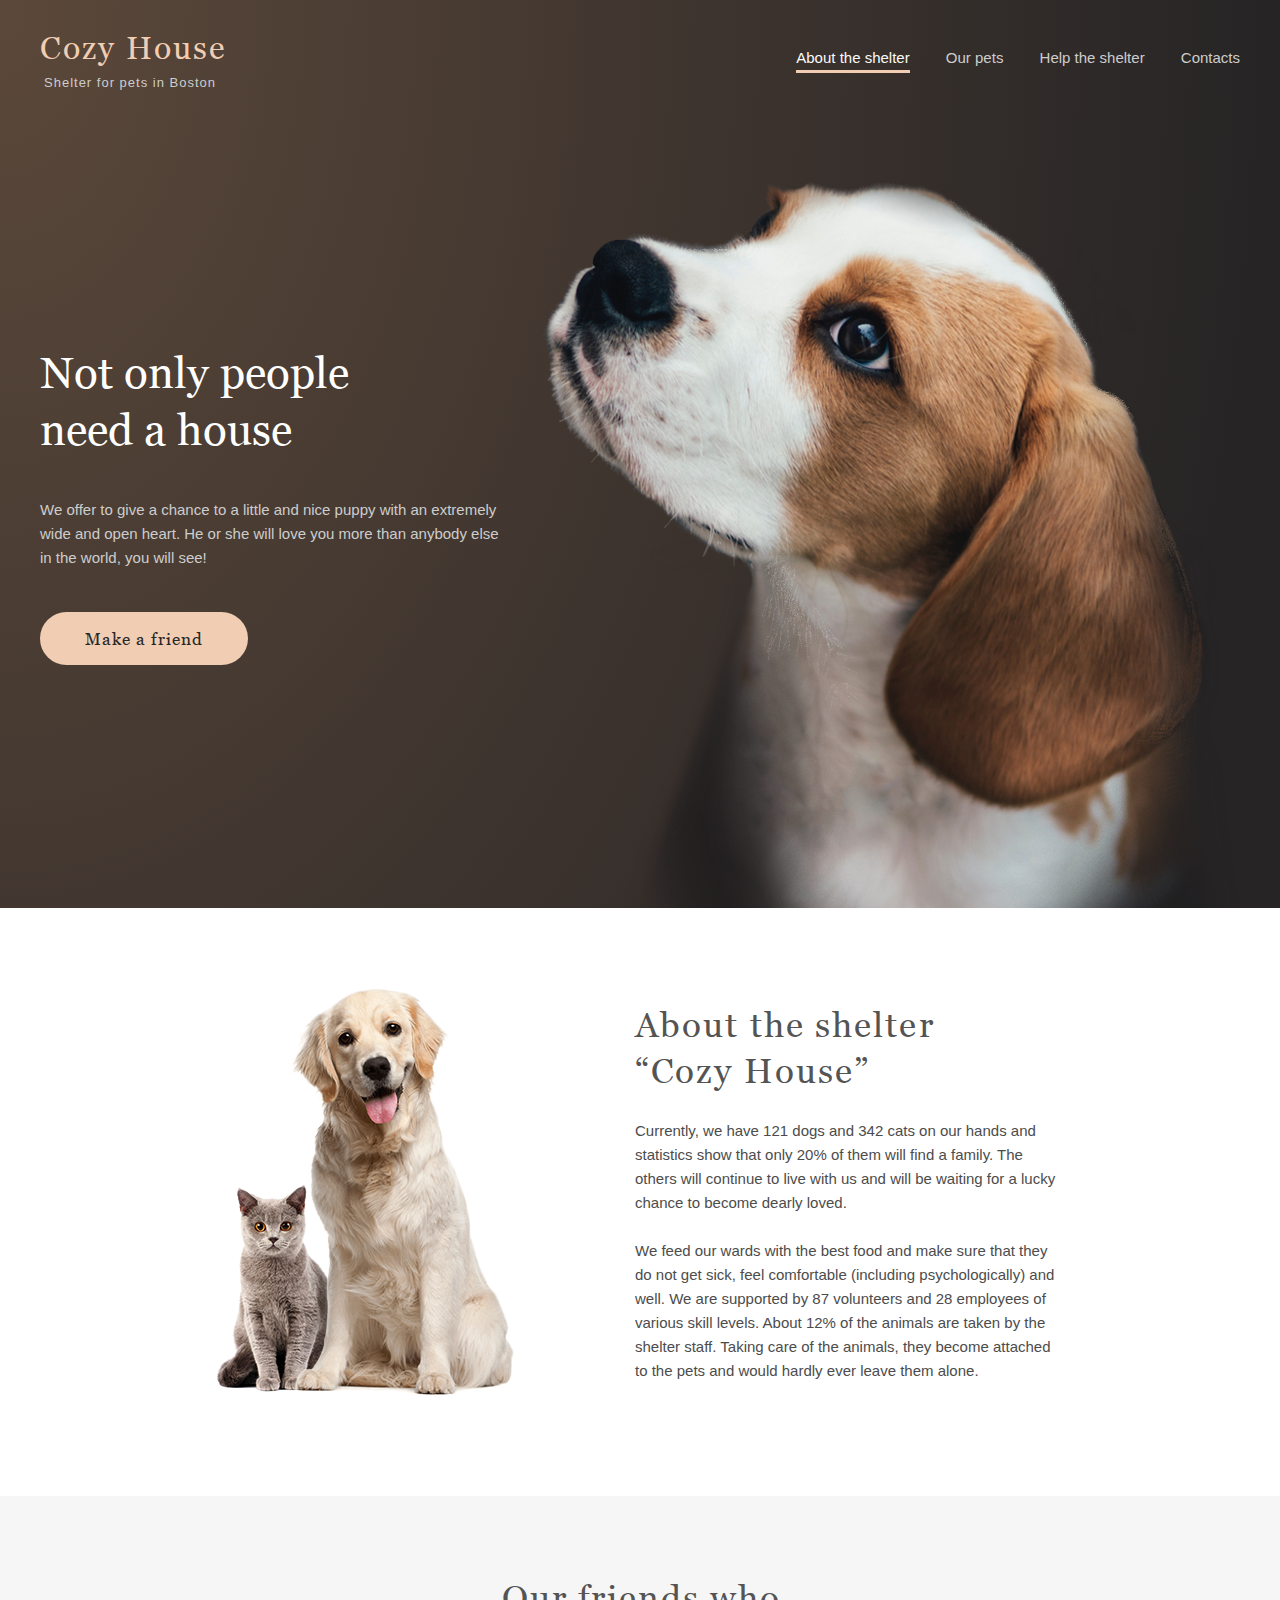
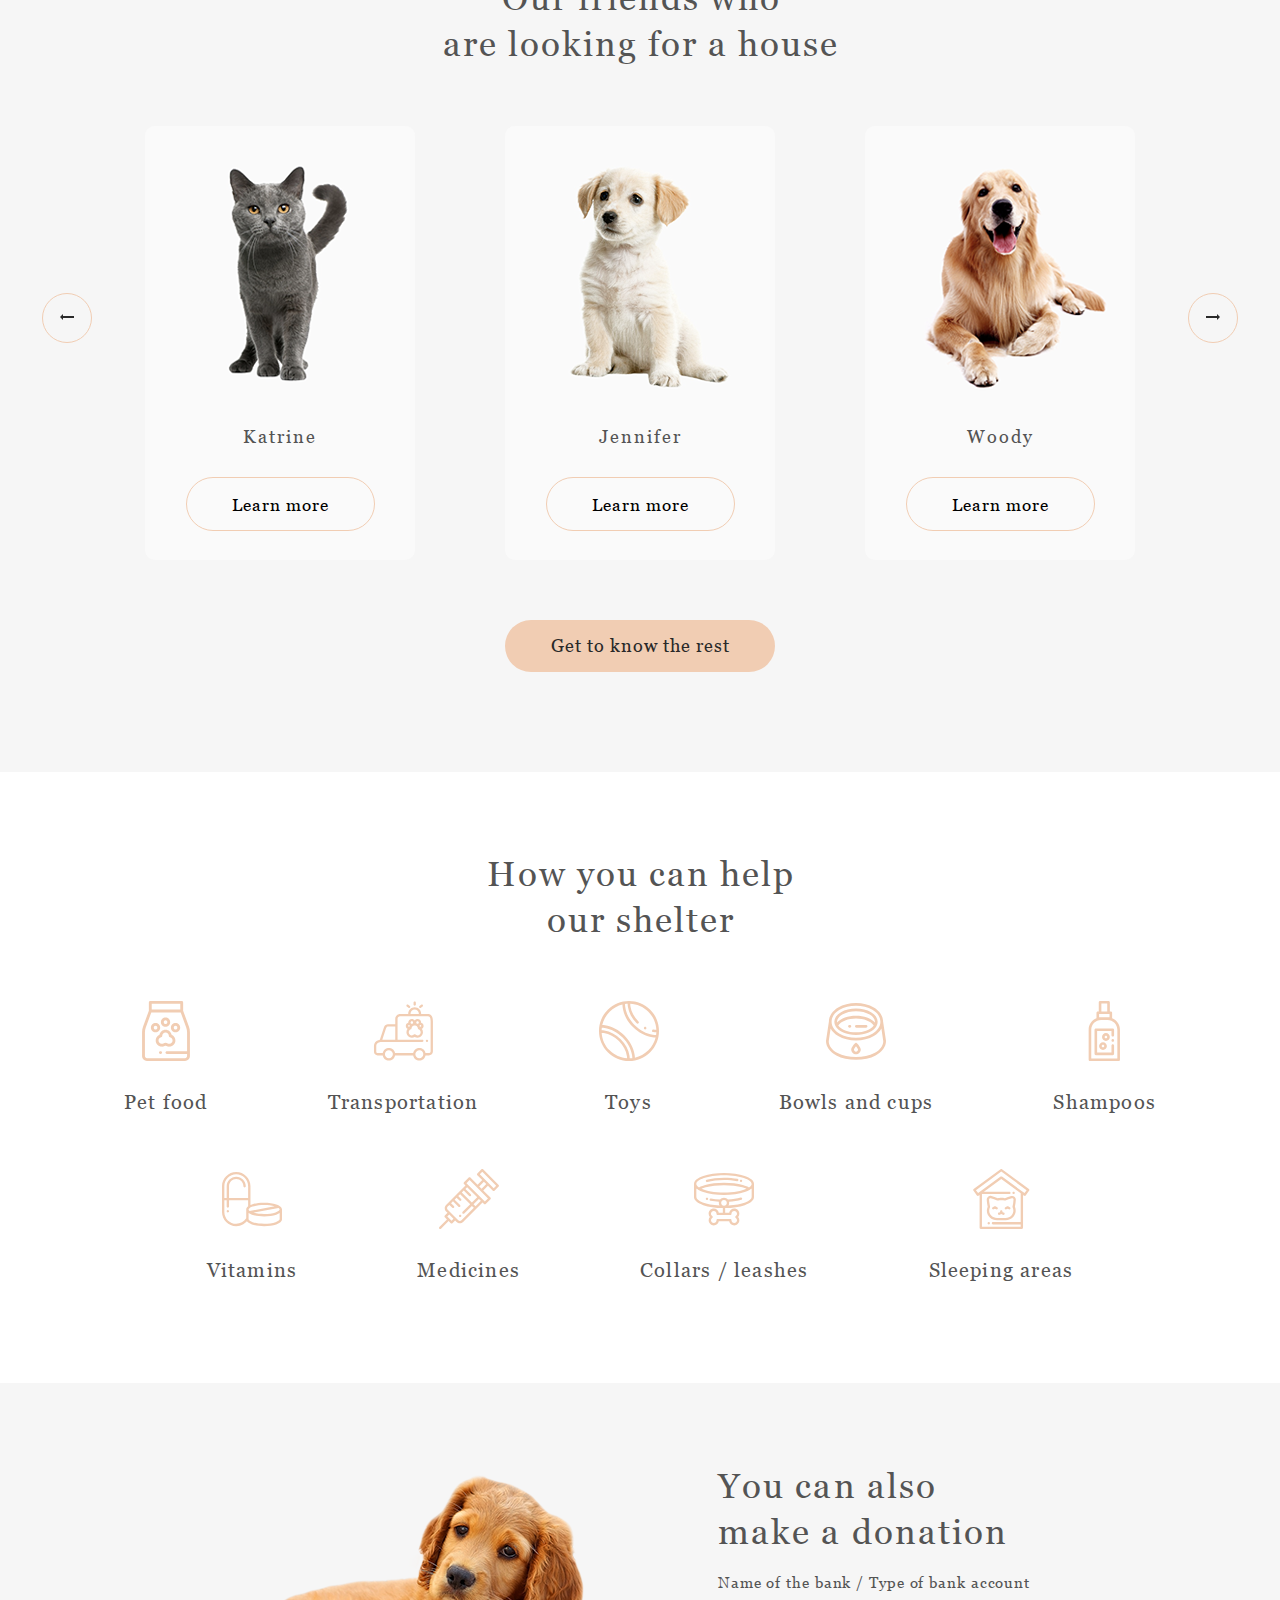
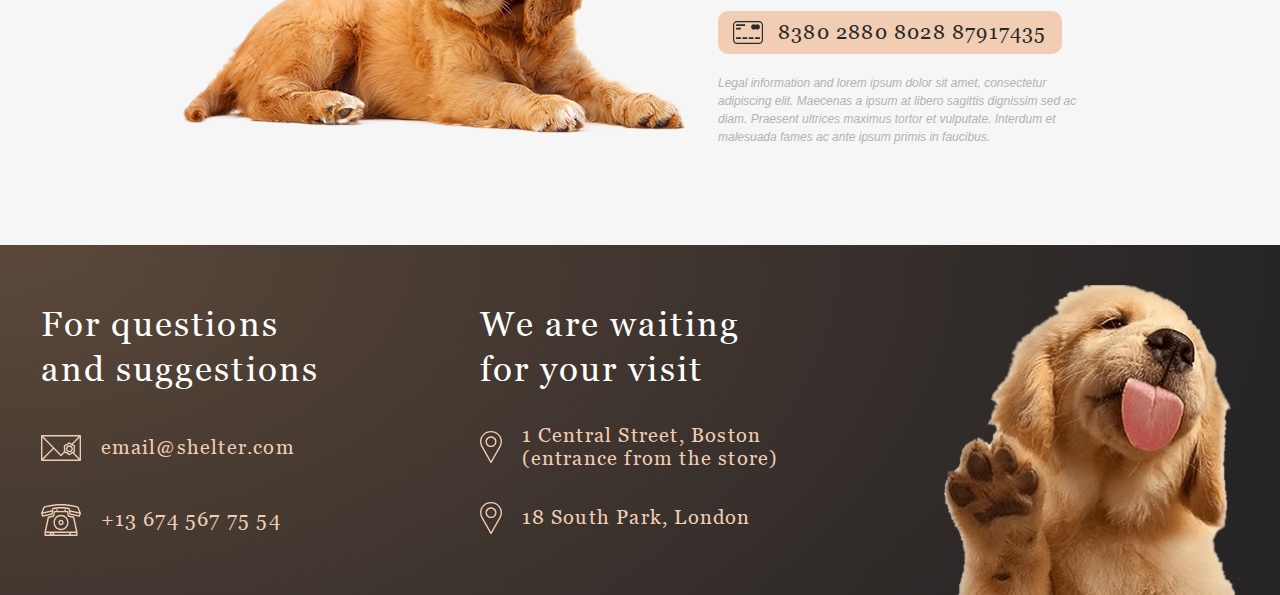
==== commit a7671d01: "changes in index.html" ====
--- a/shelter/index.html
+++ b/shelter/index.html
@@ -89,12 +89,12 @@
                 <h2 class="heading-pets">Our friends who<br>
                     are looking for a house</h2>
                 <div class="slider">
-                    <button class="button-arrow">
+                    <button id="button-left" class="button-arrow">
                     <span class="ico arrow-1">
                     </span>
                     </button>
                     <div class="cards-pets">
-                    <div class="card">
+                    <div id="Katrine" class="card">
                         <div class="card-img">
                         <img src="pets-katrine.png" alt="Katrine">
                         </div>
@@ -102,6 +102,28 @@
                         <button class="button-pets-card">
                             Learn more
                         </button>
+                        <div id="pop-up-Katrine" class="pop-up hidden">
+                            <div class="pop-up-wrap">
+                                <button class="pop-up-button">&#10006;</button>
+                                <div class="pop-up-content">
+                                    <img class="Jennifer-modal" src="pets-katrine.png" alt="Katrine">
+                                    <div class="pop-up-text">
+                                        <h1 class="pop-up-h1">Katrine</h1>
+                                        <h3 class="pop-up-h3-long">Cat - British Shorthair</h3>
+                                        <p class="pop-up-p">Katrine is a beautiful girl. She is as soft as the finest
+                                            velvet with a thick lush fur. Will love you until the last breath she takes
+                                            as long as you are the one. She is picky about her affection. She loves
+                                            cuddles and to stretch into your hands for a deeper relaxations.</p>
+                                        <ul class="pop-up-list-long">
+                                            <li class="pop-li"><span class="li-text"><b>Age: </b>6 months</span></li>
+                                            <li class="pop-li"><span class="li-text"><b>Inoculations: </b>panleukopenia</span></li>
+                                            <li class="pop-li"><span class="li-text"><b>Diseases: </b>none</span></li>
+                                            <li class="pop-li"><span class="li-text"><b>Parasites: </b>none</span></li>
+                                        </ul>
+                                    </div>
+                                </div>
+                            </div>
+                        </div>
                     </div>
                     <div id="Jennifer" class="card">
                         <div class="card-img">
@@ -111,7 +133,8 @@
                         <button class="button-pets-card">
                             Learn more
                         </button>
-                        <div class="pop-up hidden">
+                        <div id="pop-up-Jennifer" class="pop-up hidden">
+                            <div class="pop-up-wrap">
                                 <button class="pop-up-button">&#10006;</button>
                                 <div class="pop-up-content">
                                     <img class="Jennifer-modal" src="pets-jennifer-modal.png" alt="Pet Jennifer">
@@ -119,11 +142,9 @@
                                         <h1 class="pop-up-h1">Jennifer</h1>
                                         <h3 class="pop-up-h3">Dog - Labrador</h3>
                                         <p class="pop-up-p">Jennifer is a sweet 2 months old Labrador that is patiently waiting to find
-                                            a new forever<br>
-                                            home. This girl really enjoys being able to go outside to run
+                                            a new forever home. This girl really enjoys being able to go outside to run
                                             and play, but won't hesitate to play up a storm in the house if she has all
-                                        of<br>
-                                            her favorite toys.</p>
+                                        of her favorite toys.</p>
                                         <ul class="pop-up-list">
                                             <li class="pop-li"><span class="li-text"><b>Age: </b>2 months</span></li>
                                             <li class="pop-li"><span class="li-text"><b>Inoculations: </b>none</span></li>
@@ -132,9 +153,10 @@
                                         </ul>
                                     </div>
                                 </div>
-                        </div>
-                    </div>
-                    <div class="card">
+                            </div>
+                        </div>
+                    </div>
+                    <div id="Woody" class="card">
                         <div class="card-img">
                         <img src="pets-woody.png" alt="Woody">
                         </div>
@@ -142,9 +164,186 @@
                         <button class="button-pets-card">
                             Learn more
                         </button>
-                    </div>
-                    </div>
-                    <button class="button-arrow">
+                        <div id="pop-up-Woody" class="pop-up hidden">
+                            <div class="pop-up-wrap">
+                                <button class="pop-up-button">&#10006;</button>
+                                <div class="pop-up-content">
+                                    <img class="Jennifer-modal" src="pets-woody.png" alt="Woody">
+                                    <div class="pop-up-text">
+                                        <h1 class="pop-up-h1">Woody</h1>
+                                        <h3 class="pop-up-h3-long">Dog - Golden Retriever</h3>
+                                        <p class="pop-up-p">Woody is a handsome 3 1/2 year old boy. Woody does know
+                                            basic commands and is a smart pup. Since he is on the stronger side, he will
+                                            learn a lot from your training. Woody will be happier when he finds a new
+                                            family that can spend a lot of time with him.</p>
+                                        <ul class="pop-up-list-long">
+                                            <li class="pop-li"><span class="li-text"><b>Age: </b>3 years 6 months</span></li>
+                                            <li class="pop-li"><span class="li-text"><b>Inoculations: </b>adenovirus, distemper</span></li>
+                                            <li class="pop-li"><span class="li-text"><b>Diseases: </b>right back leg mobility reduced</span></li>
+                                            <li class="pop-li"><span class="li-text"><b>Parasites: </b>none</span></li>
+                                        </ul>
+                                    </div>
+                                </div>
+                            </div>
+                        </div>
+                    </div>
+                    <div id="Sophia" class="card">
+                        <div class="card-img">
+                        <img src="pets-sophia.png" alt="Sophia">
+                        </div>
+                        <p class="pets-name">Sophia</p>
+                        <button class="button-pets-card">
+                            Learn more
+                        </button>
+                        <div id="pop-up-Sophia" class="pop-up hidden">
+                            <div class="pop-up-wrap">
+                                <button class="pop-up-button">&#10006;</button>
+                                <div class="pop-up-content">
+                                    <img class="Jennifer-modal" src="pets-sophia.png" alt="Sophia">
+                                    <div class="pop-up-text">
+                                        <h1 class="pop-up-h1">Sophia</h1>
+                                        <h3 class="pop-up-h3">Dog - Shih tzu</h3>
+                                        <p class="pop-up-p">Sophia here and I'm looking for my forever home to live out
+                                            the best years of my life. I am full of energy. Everyday I'm learning new
+                                            things, like how to walk on a leash, go potty outside, bark and play with
+                                            toys and I still need some practice.</p>
+                                        <ul class="pop-up-list">
+                                            <li class="pop-li"><span class="li-text"><b>Age: </b>1 month</span></li>
+                                            <li class="pop-li"><span class="li-text"><b>Inoculations: </b>parvovirus</span></li>
+                                            <li class="pop-li"><span class="li-text"><b>Diseases: </b>none</span></li>
+                                            <li class="pop-li"><span class="li-text"><b>Parasites: </b>none</span></li>
+                                        </ul>
+                                    </div>
+                                </div>
+                            </div>
+                        </div>
+                    </div>
+                    <div id="Timmy" class="card">
+                        <div class="card-img">
+                        <img src="pets-timmy.png" alt="Timmy">
+                        </div>
+                        <p class="pets-name">Timmy</p>
+                        <button class="button-pets-card">
+                            Learn more
+                        </button>
+                        <div id="pop-up-Timmy" class="pop-up hidden">
+                            <div class="pop-up-wrap">
+                                <button class="pop-up-button">&#10006;</button>
+                                <div class="pop-up-content">
+                                    <img class="Jennifer-modal" src="pets-timmy.png" alt="Timmy">
+                                    <div class="pop-up-text">
+                                        <h1 class="pop-up-h1">Timmy</h1>
+                                        <h3 class="pop-up-h3-long">Cat - British Shorthair</h3>
+                                        <p class="pop-up-p">Timmy is an adorable grey british shorthair male. He loves
+                                            to play and snuggle. He is neutered and up to date on age appropriate
+                                            vaccinations. He can be chatty and enjoys being held. Timmy has a lot to say
+                                            and wants a person to share his thoughts with.</p>
+                                        <ul class="pop-up-list-long">
+                                            <li class="pop-li"><span class="li-text"><b>Age: </b>2 years 3 months</span></li>
+                                            <li class="pop-li"><span class="li-text"><b>Inoculations: </b>calicivirus, viral rhinotracheitis</span></li>
+                                            <li class="pop-li"><span class="li-text"><b>Diseases: </b>kidney stones</span></li>
+                                            <li class="pop-li"><span class="li-text"><b>Parasites: </b>none</span></li>
+                                        </ul>
+                                    </div>
+                                </div>
+                            </div>
+                        </div>
+                    </div>
+                    <div id="Charly" class="card">
+                        <div class="card-img">
+                        <img src="pets-charly.png" alt="Charly">
+                        </div>
+                        <p class="pets-name">Charly</p>
+                        <button class="button-pets-card">
+                            Learn more
+                        </button>
+                        <div id="pop-up-Charly" class="pop-up hidden">
+                            <div class="pop-up-wrap">
+                                <button class="pop-up-button">&#10006;</button>
+                                <div class="pop-up-content">
+                                    <img class="Jennifer-modal" src="pets-charly.png" alt="Charly">
+                                    <div class="pop-up-text">
+                                        <h1 class="pop-up-h1">Charly</h1>
+                                        <h3 class="pop-up-h3-long">Dog - Jack Russell Terrier</h3>
+                                        <p class="pop-up-p">This cute boy, Charly, is three years old and he likes
+                                            adults and kids. He isn’t fond of many other dogs, so he might do best in a
+                                            single dog home. Charly has lots of energy, and loves to run and play. We
+                                            think a fenced yard would make him very happy.</p>
+                                        <ul class="pop-up-list-long">
+                                            <li class="pop-li"><span class="li-text"><b>Age: </b>8 years</span></li>
+                                            <li class="pop-li"><span class="li-text"><b>Inoculations: </b>bordetella bronchiseptica, leptospirosis</span></li>
+                                            <li class="pop-li"><span class="li-text"><b>Diseases: </b>deafness, blindness</span></li>
+                                            <li class="pop-li"><span class="li-text"><b>Parasites: </b>lice, fleas</span></li>
+                                        </ul>
+                                    </div>
+                                </div>
+                            </div>
+                        </div>
+                    </div>
+                    <div id="Scarlett" class="card">
+                        <div class="card-img">
+                        <img src="pets-scarlet.png" alt="Scarlett">
+                        </div>
+                        <p class="pets-name">Scarlett</p>
+                        <button class="button-pets-card">
+                            Learn more
+                        </button>
+                        <div id="pop-up-Scarlett" class="pop-up hidden">
+                            <div class="pop-up-wrap">
+                                <button class="pop-up-button">&#10006;</button>
+                                <div class="pop-up-content">
+                                    <img class="Jennifer-modal" src="pets-scarlet.png" alt="Scarlett">
+                                    <div class="pop-up-text">
+                                        <h1 class="pop-up-h1">Scarlett</h1>
+                                        <h3 class="pop-up-h3-long">Dog - Jack Russell Terrier</h3>
+                                        <p class="pop-up-p">Scarlett is a happy, playful girl who will make you laugh
+                                            and smile. She forms a bond quickly and will make a loyal companion and a
+                                            wonderful family dog or a good companion for a single individual too since
+                                            she likes to hang out and be with her human.</p>
+                                        <ul class="pop-up-list">
+                                            <li class="pop-li"><span class="li-text"><b>Age: </b>3 months</span></li>
+                                            <li class="pop-li"><span class="li-text"><b>Inoculations: </b>parainfluenza</span></li>
+                                            <li class="pop-li"><span class="li-text"><b>Diseases: </b>none</span></li>
+                                            <li class="pop-li"><span class="li-text"><b>Parasites: </b>none</span></li>
+                                        </ul>
+                                    </div>
+                                </div>
+                            </div>
+                        </div>
+                    </div>
+                    <div id="Freddie" class="card">
+                        <div class="card-img">
+                        <img src="pets-freddie.png" alt="Freddie">
+                        </div>
+                        <p class="pets-name">Freddie</p>
+                        <button class="button-pets-card">
+                            Learn more
+                        </button>
+                        <div id="pop-up-Freddie" class="pop-up hidden">
+                            <div class="pop-up-wrap">
+                                <button class="pop-up-button">&#10006;</button>
+                                <div class="pop-up-content">
+                                    <img class="Jennifer-modal" src="pets-freddie.png" alt="Freddie">
+                                    <div class="pop-up-text">
+                                        <h1 class="pop-up-h1">Freddie</h1>
+                                        <h3 class="pop-up-h3-long">Cat - British Shorthair</h3>
+                                        <p class="pop-up-p">Freddie is a little shy at first, but very sweet when he
+                                            warms up. He likes playing with shoe strings and bottle caps. He is quick to
+                                            learn the rhythms of his human’s daily life. Freddie has bounced around a
+                                            lot in his life, and is looking to find his forever home.</p>
+                                        <ul class="pop-up-list">
+                                            <li class="pop-li"><span class="li-text"><b>Age: </b>2 months</span></li>
+                                            <li class="pop-li"><span class="li-text"><b>Inoculations: </b>rabies</span></li>
+                                            <li class="pop-li"><span class="li-text"><b>Diseases: </b>none</span></li>
+                                            <li class="pop-li"><span class="li-text"><b>Parasites: </b>none</span></li>
+                                        </ul>
+                                    </div>
+                                </div>
+                            </div>
+                        </div>
+                    </div>
+                    </div>
+                    <button id="button-right" class="button-arrow">
                     <span class="ico arrow-2">
                     </span>
                     </button>
@@ -153,7 +352,6 @@
                 <button class="button-arrow"><span class="ico arrow-1"></span></button>
                 <button class="button-arrow"><span class="ico arrow-2"></span></button>
             </div>
-
             <div class="button-pets">
                     <p class="nav-item-pets"><a class="nav-link-pets" href="index-pets.html">Get to know the rest</a></p>
                 </div>
--- a/shelter/styles.css
+++ b/shelter/styles.css
@@ -262,6 +262,7 @@
     width: 50px;
     height: 50px;
     transition: 0.3s background-color ease;
+    transform: translateY(-50%);
 }
 .button-arrow:hover {
     background-color: #fddcc4;
@@ -286,6 +287,7 @@
     height: 30px;
 }
 .slider {
+    position: relative;
     display: flex;
     align-items: center;
     justify-content: center;
@@ -294,8 +296,10 @@
 .cards-pets {
     display: flex;
     overflow: hidden;
+    max-width: 990px;
     gap: 90px;
     padding: 60px 0;
+    transition: transform 0.3s ease;
 }
 .card {
     background-color: #fafafa;
@@ -350,8 +354,13 @@
     align-items: center;
     justify-content: center;
 }
+.pop-up-wrap {
+    width: 942px;
+    height: 552px;
+    display: flex;
+    flex-direction: column;
+}
 .pop-up-button {
-    position: absolute;
     border-radius: 90%;
     border: 2px solid rgba(241, 205, 179, 1);
     width: 52px;
@@ -360,6 +369,7 @@
     font-size: 18px;
     cursor: pointer;
     transition: 0.3s ease;
+    align-self: flex-end;
 }
 .pop-up-content {
     display: flex;
@@ -374,6 +384,7 @@
     padding-left: 0;
     padding-bottom: 0;
     cursor: default;
+    align-self: flex-start;
 }
 .pop-up-button:hover {
     background-color: rgba(253, 220, 196, 1);
@@ -390,31 +401,45 @@
 .pop-up-h1 {
     font-size: 33px;
     letter-spacing: 3px;
-    padding-bottom: 14px;
+    padding-bottom: 12px;
 }
 .pop-up-h3 {
     font-size: 21px;
-    letter-spacing: 1px;
+    letter-spacing: 0.6px;
+    padding-bottom: 40px;
+}
+.pop-up-h3-long {
+    font-size: 21px;
+    letter-spacing: 0.6px;
     padding-bottom: 40px;
 }
 .pop-up-p {
     padding-bottom: 40px;
-    letter-spacing: 1px;
+    letter-spacing: 0.9px;
     font-size: 15px;
     line-height: 17px;
+    padding-right: 17px;
 }
 .pop-up-list {
-    font-size: 17px;
-    letter-spacing: 1px;
     list-style-position: inside;
-    line-height: 27px;
+    display: flex;
+    flex-direction: column;
+    gap: 11px;
+}
+.pop-up-list-long {
+    list-style-position: inside;
+    display: flex;
+    flex-direction: column;
+    gap: 11px;
 }
 .pop-li {
     color: rgba(241, 205, 179, 1);
-    margin-left: -7px;
 }
 .li-text {
     color: black;
+    margin-left: -4px;
+    font-family: Inter, sans-serif;
+    letter-spacing: 1px;
 }
 .slider .card:hover {
     background-color: #ffffff;
@@ -652,6 +677,49 @@
         display: none;
     }
 }
+@media screen and (max-width: 1000px) {
+    .pop-up-wrap {
+        width: 672px;
+        height: 402px;
+    }
+    .pop-up-content {
+        gap: 11px;
+        width: 630px;
+        height: 350px;
+    }
+    .Jennifer-modal {
+        width: 350px;
+        height: 350px;
+    }
+    .pop-up-text {
+        padding-top: 15px;
+    }
+    .pop-up-p {
+        padding-bottom: 20px;
+        font-size: 13px;
+        line-height: 14px;
+    }
+    .pop-up-h3 {
+        font-size: 21px;
+        letter-spacing: 0.6px;
+        padding-bottom: 20px;
+    }
+    .pop-up-h3-long {
+        font-size: 21px;
+        letter-spacing: 0.6px;
+        padding-bottom: 20px;
+    }
+    .pop-up-list {
+        gap: 5px;
+    }
+    .pop-up-list-long {
+        list-style-position: inside;
+        display: flex;
+        flex-direction: column;
+        gap: 5px;
+        font-size: 13px;
+    }
+}
 @media screen and (max-width: 769px) {
     .wrap {
         padding: 30px 30px 0;
@@ -746,17 +814,29 @@
     }
 }
 @media screen and (max-width: 767px) {
-    .nav {
-        display: none;
-    }
     .header-burger {
         display: block;
-        margin-right: 10px;
-        position: relative;
+        position: absolute;
         z-index: 100;
         width: 30px;
         height: 25px;
+        right: 20px;
       }
+    .nav{
+        background-color: #292929;
+        min-width: 320px;
+        position: absolute;
+        right: 0;
+        top: -30px;
+        height: 100vh;
+        transform: translateX(100%);
+        visibility: hidden;
+        opacity: 0;
+        transition: 3s ease;
+    }
+    .nav-list li {
+        margin-right: 0;
+    }
     .burger-menu {
         display: block;
         position: absolute;
@@ -766,6 +846,7 @@
         top: 50%;
         left: 0;
         transition: all 0.3s ease;
+        cursor: pointer;
       }
     .burger-menu:before,
     .burger-menu:after {
@@ -774,6 +855,7 @@
         height: 3px;
         background-color: inherit;
         position: absolute;
+        cursor: pointer;
       }
     .burger-menu:after {
         top: -10px;
@@ -781,13 +863,15 @@
     .burger-menu:before {
         top: 10px;
       }
-    .nav__list{
+    .nav-list{
+        position: relative;
+        display: flex;
         flex-direction: column;
+        align-items: center;
         top: 230px;
-        gap: 41px;
-        padding-left: 8px;
-    }
-    .nav__link{
+        gap: 37px;
+    }
+    .nav-link{
         font-size: 32px;
         line-height: 51px;
     }
@@ -820,6 +904,52 @@
     .footer {
         justify-content: center;
         gap: 54px;
+    }
+}
+@media screen and (max-width: 700px) {
+    .pop-up-wrap {
+        width: 270px;
+        height: 393px;
+    }
+    .pop-up-content {
+        width: 240px;
+        height: 341px;
+    }
+    .Jennifer-modal {
+        display: none;
+    }
+    .pop-up-text {
+        padding: 10px;
+        display: flex;
+        flex-direction: column;
+        align-items: center;
+        justify-content: center;
+    }
+    .pop-up-p {
+        padding: 0 0 23px 0;
+        font-size: 12px;
+        letter-spacing: 1px;
+    }
+    .pop-up-h1 {
+        margin-top: 3px;
+        padding-bottom: 13px;
+    }
+    .pop-up-h3 {
+        padding-bottom: 22px;
+    }
+    .pop-up-h3-long {
+        font-size: 17px;
+        padding-bottom: 22px;
+        letter-spacing: 0.6px;
+    }
+    .pop-up-list {
+        gap: 5px;
+        align-self: flex-start;
+        font-size: 15px;
+    }
+    .pop-up-list-long {
+        align-self: flex-start;
+        font-size: 13px;
     }
 }
 @media screen and (max-width: 630px) {
@@ -958,21 +1088,27 @@
     }
 }
 
-.active{
+.active {
     transform: translateX(0%);
-    transition: .5s linear;
+    transition: 3s ease;
     opacity: 1;
     visibility: visible;
-    z-index: 15;
-}
-.active-burger{
+    z-index: 10;
+}
+.active-burger {
     transform: rotate(90deg);
-    transition: .5s ease;
-}
-.stop{
+    transition: 4s ease;
+}
+.active-slider {
+    transform: translateX(100%);
+    transition: 3s ease;
+    opacity: 1;
+    visibility: visible;
+}
+.stop {
     overflow: hidden;
 }
-.dark:after{
+.dark:after {
     content: '';
     position: absolute;
     top: 0;
@@ -981,6 +1117,6 @@
     width: 100%;
     height: 100vh;
     background: rgba(0, 0, 0);
-    opacity: 0.7;
+    opacity: 0.6;
     transition: all 3s ease;
 }